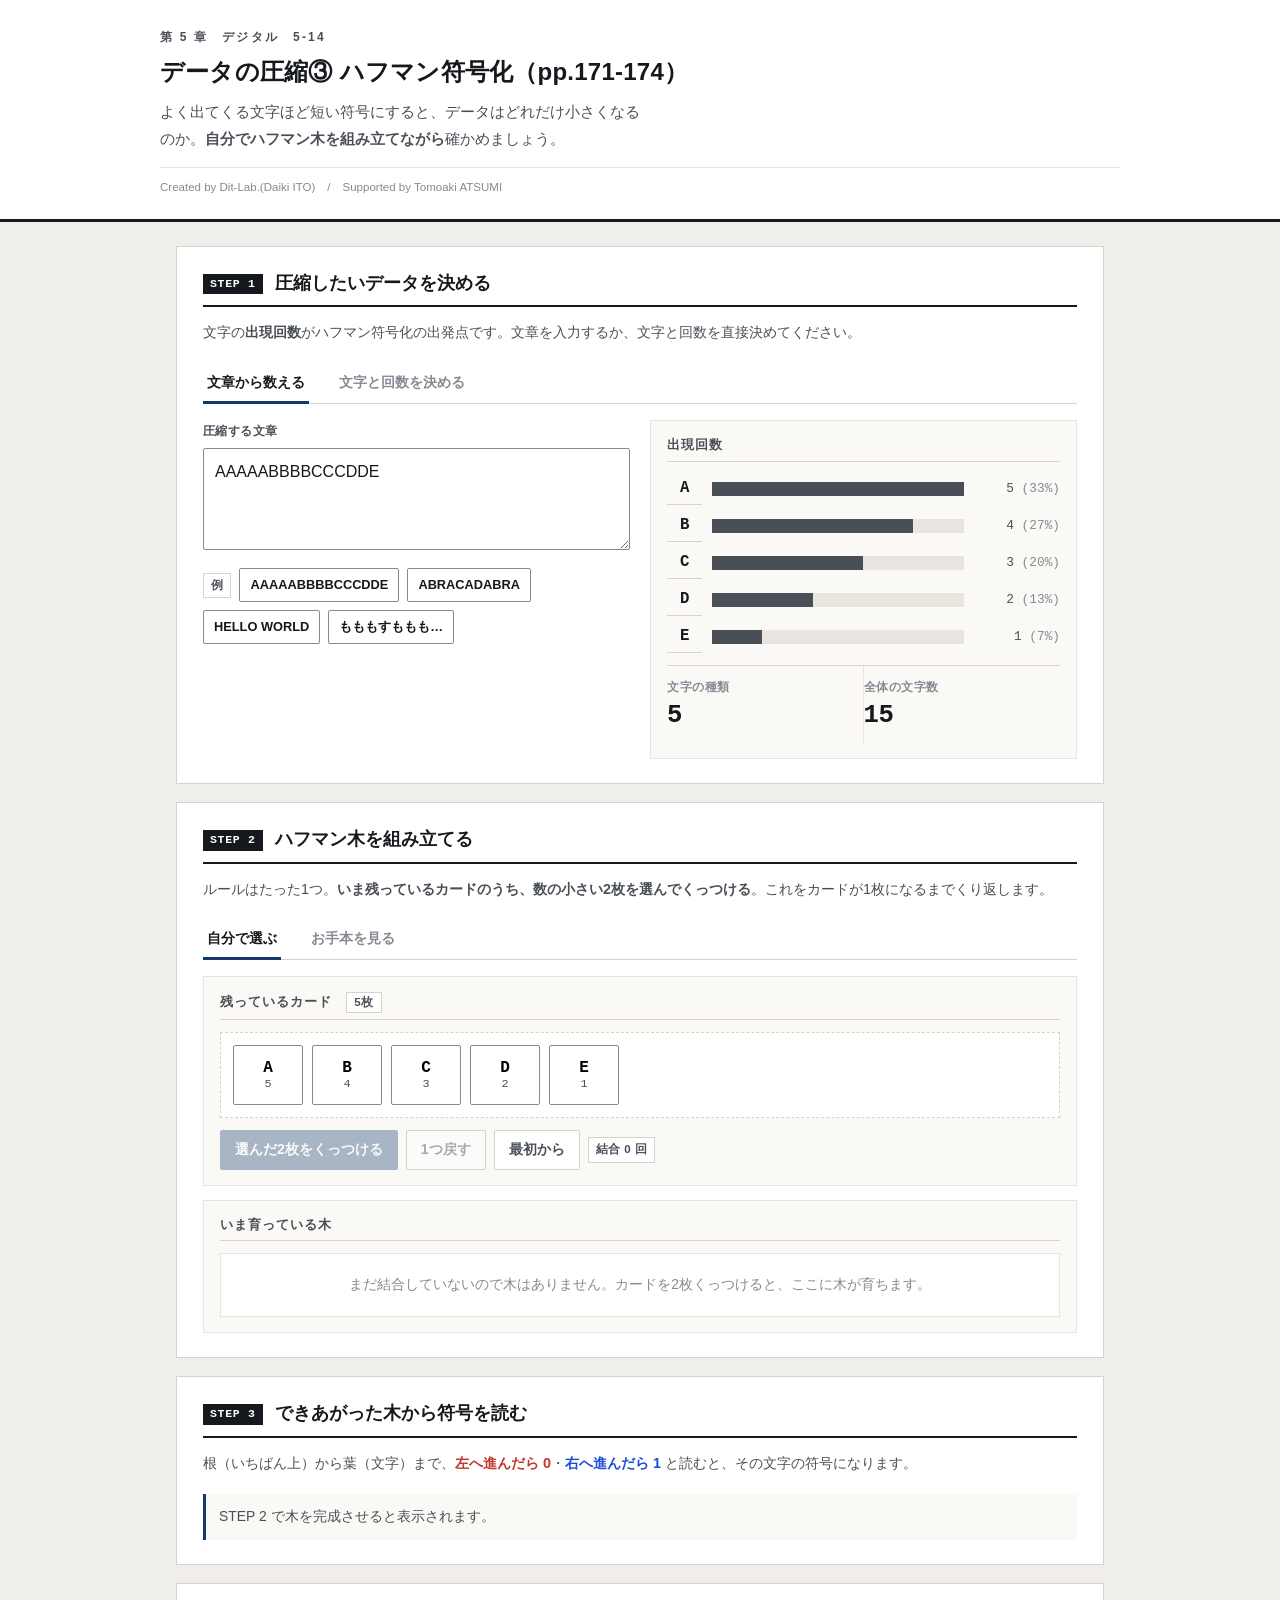
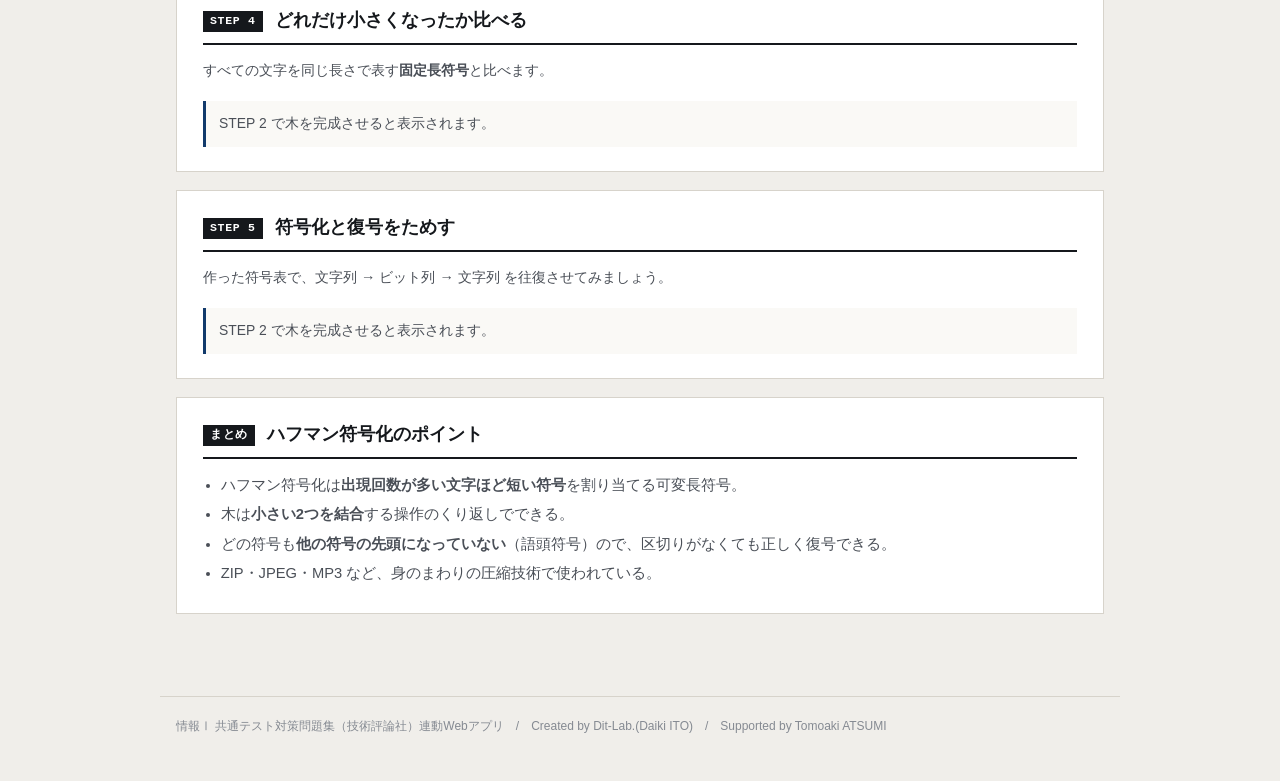
==== index.html @ 38d551a5 "feat: Streamlit版を静的Webアプリ化しGitHub Pagesで公開 - Python/Streamlit依存を排除し、HTML/CSS/JSのみで動作 - 自分でハフマン木を組み立て" ====
<!DOCTYPE html>
<html lang="ja">
<head>
<meta charset="UTF-8">
<meta name="viewport" content="width=device-width, initial-scale=1.0">
<title>データの圧縮③ハフマン符号化｜情報Ⅰ共通テスト対策問題集</title>
<meta name="description" content="ハフマン符号化のしくみを、自分で木を組み立てながら体験的に学べる学習アプリです。">
<link rel="icon" href="data:image/svg+xml,%3Csvg xmlns=%22http://www.w3.org/2000/svg%22 viewBox=%220 0 32 32%22%3E%3Crect width=%2232%22 height=%2232%22 fill=%22%2315181c%22/%3E%3Ctext x=%2216%22 y=%2222%22 font-size=%2218%22 font-family=%22monospace%22 fill=%22%23fff%22 text-anchor=%22middle%22%3E01%3C/text%3E%3C/svg%3E">
<link rel="stylesheet" href="css/style.css">
<link rel="stylesheet" href="css/app.css">
</head>
<body>

<header class="app-header">
  <div class="inner">
    <span class="eyebrow">第 5 章　デジタル　5-14</span>
    <h1>データの圧縮③ ハフマン符号化（pp.171-174）</h1>
    <p class="lead">よく出てくる文字ほど短い符号にすると、データはどれだけ小さくなるのか。<strong>自分でハフマン木を組み立てながら</strong>確かめましょう。</p>
    <p class="credit">Created by Dit-Lab.(Daiki ITO)　/　Supported by Tomoaki ATSUMI</p>
  </div>
</header>

<main class="wrap">

  <!-- ============ STEP 1 ============ -->
  <section class="step" id="step1">
    <h2><span class="no">STEP 1</span>圧縮したいデータを決める</h2>
    <p class="desc">文字の<strong>出現回数</strong>がハフマン符号化の出発点です。文章を入力するか、文字と回数を直接決めてください。</p>

    <div class="seg" role="group" aria-label="入力方法">
      <button id="modeText" aria-pressed="true">文章から数える</button>
      <button id="modeManual" aria-pressed="false">文字と回数を決める</button>
    </div>

    <div class="grid c2" style="margin-top:16px">
      <div>
        <div id="paneText">
          <label class="fld" for="inputText">圧縮する文章</label>
          <textarea id="inputText" rows="3" spellcheck="false">AAAAABBBBCCCDDE</textarea>
          <div class="btn-row" style="margin-top:9px">
            <span class="badge">例</span>
            <button class="btn sm" data-sample="AAAAABBBBCCCDDE">AAAAABBBBCCCDDE</button>
            <button class="btn sm" data-sample="ABRACADABRA">ABRACADABRA</button>
            <button class="btn sm" data-sample="HELLO WORLD">HELLO WORLD</button>
            <button class="btn sm" data-sample="もももすももももももうち">もももすももも…</button>
          </div>
        </div>

        <div id="paneManual" hidden>
          <label class="fld">文字とその出現回数</label>
          <div class="pairs" id="pairs"></div>
          <div class="btn-row" style="margin-top:9px">
            <button class="btn sm" id="addPair">＋ 行を追加</button>
            <button class="btn sm" data-preset="A:6,B:3,C:10,D:1">例 A6 B3 C10 D1</button>
            <button class="btn sm" data-preset="A:5,B:9,C:12,D:13,E:16">例 A5 B9 C12 D13 E16</button>
          </div>
        </div>

        <div class="note ng" id="err1" hidden style="margin-top:12px"></div>
      </div>

      <div class="panel">
        <h3>出現回数</h3>
        <div id="freqBars"></div>
        <div class="metrics" style="margin-top:12px">
          <div class="metric"><div class="k">文字の種類</div><div class="v" id="mKinds">0</div></div>
          <div class="metric"><div class="k">全体の文字数</div><div class="v" id="mTotal">0</div></div>
        </div>
      </div>
    </div>
  </section>

  <!-- ============ STEP 2 ============ -->
  <section class="step" id="step2">
    <h2><span class="no">STEP 2</span>ハフマン木を組み立てる</h2>
    <p class="desc">ルールはたった1つ。<strong>いま残っているカードのうち、数の小さい2枚を選んでくっつける</strong>。これをカードが1枚になるまでくり返します。</p>

    <div class="seg" role="group" aria-label="組み立て方法">
      <button id="modeSelf" aria-pressed="true">自分で選ぶ</button>
      <button id="modeAuto" aria-pressed="false">お手本を見る</button>
    </div>

    <div class="panel" style="margin-top:16px">
      <h3>残っているカード　<span class="badge" id="poolCount">0枚</span></h3>
      <div class="pool" id="pool" role="group" aria-label="結合するカードを2枚選ぶ"></div>

      <div class="btn-row" style="margin-top:12px">
        <button class="btn primary" id="mergeBtn" disabled>選んだ2枚をくっつける</button>
        <button class="btn" id="undoBtn" disabled>1つ戻す</button>
        <button class="btn ghost" id="resetBtn">最初から</button>
        <span class="badge" id="mergeCount">結合 0 回</span>
      </div>

      <div class="btn-row" id="autoCtrl" style="margin-top:12px" hidden>
        <button class="btn" id="prevStep">◀ 前へ</button>
        <button class="btn primary" id="playBtn">▶ 自動再生</button>
        <button class="btn" id="nextStep">次へ ▶</button>
        <span class="badge" id="stepLabel">ステップ 0 / 0</span>
      </div>

      <div class="note" id="fb2" hidden style="margin-top:12px"></div>
    </div>

    <div class="panel" style="margin-top:14px">
      <h3>いま育っている木</h3>
      <div class="tree-box" id="treeBuild"></div>
    </div>
  </section>

  <!-- ============ STEP 3 ============ -->
  <section class="step" id="step3">
    <h2><span class="no">STEP 3</span>できあがった木から符号を読む</h2>
    <p class="desc">根（いちばん上）から葉（文字）まで、<strong class="bit0">左へ進んだら 0</strong>・<strong class="bit1">右へ進んだら 1</strong> と読むと、その文字の符号になります。</p>

    <div class="note info" id="lock3">STEP 2 で木を完成させると表示されます。</div>

    <div id="body3" hidden>
      <div class="tree-box" id="treeFinal"></div>
      <div class="tree-legend">
        <span class="k"><span class="sw" style="background:var(--zero)"></span>左＝0</span>
        <span class="k"><span class="sw" style="background:var(--one)"></span>右＝1</span>
        <span class="k">丸の中の数字は出現回数の合計</span>
      </div>

      <div class="grid c2" style="margin-top:16px">
        <div class="panel">
          <h3>符号表</h3>
          <div class="tbl-scroll">
            <table class="tbl">
              <thead><tr><th>文字</th><th>出現回数</th><th>符号</th><th>符号の長さ</th><th>使うビット</th></tr></thead>
              <tbody id="codeTable"></tbody>
            </table>
          </div>
        </div>
        <div class="panel">
          <h3>気づいてほしいこと</h3>
          <div id="insight"></div>
        </div>
      </div>
    </div>
  </section>

  <!-- ============ STEP 4 ============ -->
  <section class="step" id="step4">
    <h2><span class="no">STEP 4</span>どれだけ小さくなったか比べる</h2>
    <p class="desc">すべての文字を同じ長さで表す<strong>固定長符号</strong>と比べます。</p>

    <div class="note info" id="lock4">STEP 2 で木を完成させると表示されます。</div>

    <div id="body4" hidden>
      <div class="cmp">
        <div class="row fixed">
          <div class="cap"><span>固定長符号（<span id="fbits">0</span>ビット／文字）</span><span id="fTotal">0 ビット</span></div>
          <div class="track"><div class="fill" id="fFill"></div></div>
        </div>
        <div class="row huff">
          <div class="cap"><span>ハフマン符号（平均 <span id="hAvg">0</span> ビット／文字）</span><span id="hTotal">0 ビット</span></div>
          <div class="track"><div class="fill" id="hFill"></div></div>
        </div>
      </div>
      <div class="metrics" style="margin-top:16px">
        <div class="metric"><div class="k">削減できたビット数</div><div class="v" id="mSaved">0</div><div class="s">ビット</div></div>
        <div class="metric"><div class="k">圧縮率（削減の割合）</div><div class="v" id="mRatio">0%</div><div class="s">固定長と比べて</div></div>
        <div class="metric"><div class="k">圧縮後の大きさ</div><div class="v" id="mAfter">0%</div><div class="s">元を100%として</div></div>
      </div>
      <div class="note warn" style="margin-top:14px">
        圧縮率＝<span class="mono">(固定長のビット数 − ハフマンのビット数) ÷ 固定長のビット数 × 100</span>。
        共通テストでは「何ビット減ったか」「1文字あたり平均何ビットか」がよく問われます。
      </div>
    </div>
  </section>

  <!-- ============ STEP 5 ============ -->
  <section class="step" id="step5">
    <h2><span class="no">STEP 5</span>符号化と復号をためす</h2>
    <p class="desc">作った符号表で、文字列 → ビット列 → 文字列 を往復させてみましょう。</p>

    <div class="note info" id="lock5">STEP 2 で木を完成させると表示されます。</div>

    <div id="body5" hidden>
      <div class="grid c2">
        <div class="panel">
          <h3>符号化（文字 → ビット列）</h3>
          <label class="fld" for="encIn">文字列（符号表にある文字だけ）</label>
          <input type="text" id="encIn" class="mono" spellcheck="false">
          <div class="bits" id="encOut" style="margin-top:10px">—</div>
          <p style="font-size:.82rem;color:var(--ink-2);margin-top:8px" id="encStat"></p>
        </div>

        <div class="panel">
          <h3>復号（ビット列 → 文字）</h3>
          <label class="fld" for="decIn">0 と 1 のならび</label>
          <input type="text" id="decIn" class="mono" spellcheck="false" inputmode="numeric">
          <div class="bits" id="decOut" style="margin-top:10px">—</div>
          <div class="btn-row" style="margin-top:10px">
            <button class="btn sm" id="stepDecode">1文字ずつ木をたどる</button>
            <button class="btn sm ghost" id="resetDecode">最初から</button>
          </div>
          <div class="tree-box" id="treeDecode" style="margin-top:10px"></div>
        </div>
      </div>

      <div class="panel" style="margin-top:16px">
        <h3>確認クイズ　<span class="badge">正解 <span class="score" id="qScore">0</span> / <span class="score" id="qTotal">0</span></span></h3>
        <p id="qText" style="font-weight:700"></p>
        <div class="quiz-choices" id="qChoices" style="margin-top:10px"></div>
        <div class="note" id="qFb" hidden style="margin-top:10px"></div>
        <div class="btn-row" style="margin-top:10px"><button class="btn" id="qNext">次の問題</button></div>
      </div>
    </div>
  </section>

  <section class="step">
    <h2><span class="no">まとめ</span>ハフマン符号化のポイント</h2>
    <ul style="margin:0;padding-left:1.2em;color:var(--ink-2);font-size:.92rem;line-height:2">
      <li>ハフマン符号化は<strong>出現回数が多い文字ほど短い符号</strong>を割り当てる可変長符号。</li>
      <li>木は<strong>小さい2つを結合</strong>する操作のくり返しでできる。</li>
      <li>どの符号も<strong>他の符号の先頭になっていない</strong>（語頭符号）ので、区切りがなくても正しく復号できる。</li>
      <li>ZIP・JPEG・MP3 など、身のまわりの圧縮技術で使われている。</li>
    </ul>
  </section>

</main>

<footer class="app-footer">
  情報Ⅰ 共通テスト対策問題集（技術評論社）連動Webアプリ　/　Created by Dit-Lab.(Daiki ITO)　/　Supported by Tomoaki ATSUMI
</footer>

<script src="js/huffman.js"></script>
<script src="js/tree.js"></script>
<script src="js/app.js"></script>
</body>
</html>
---- css/style.css ----
/* =========================================================
   情報Ⅰ 共通テスト対策問題集 — Web アプリ共通スタイル
   紙面（参考書）に寄せた設計。装飾色は使わず、色は意味を持つときだけ。
   ========================================================= */

:root{
  --paper:#ffffff;
  --paper-2:#faf9f6;      /* うすい紙 */
  --bg:#f0eeea;           /* 台紙 */
  --ink:#15181c;
  --ink-2:#4a4f57;
  --ink-3:#858a92;
  --rule:#d7d3cb;         /* 罫線 */
  --rule-2:#e8e5df;
  --accent:#123a6b;       /* 濃紺。主要操作と現在地だけに使う */
  --accent-w:#e9eef6;
  --zero:#c0392b;         /* 左＝0 */
  --one:#1d4ed8;          /* 右＝1 */
  --ok:#1f7a3d;   --ok-bg:#eef6f0;
  --ng:#b3261e;   --ng-bg:#fbefee;
  --warn:#8a5a00; --warn-bg:#fbf5e8;
  --font:"Hiragino Kaku Gothic ProN","Hiragino Sans","Yu Gothic Medium","Yu Gothic",
         "Noto Sans JP",Meiryo,-apple-system,BlinkMacSystemFont,sans-serif;
  --mono:"SFMono-Regular",Menlo,Consolas,"Courier New",monospace;
}

*{box-sizing:border-box}
[hidden]{display:none !important}
html{-webkit-text-size-adjust:100%}
body{
  margin:0; background:var(--bg); color:var(--ink);
  font-family:var(--font); font-size:16px; line-height:1.85;
  font-feature-settings:"palt" 1;
}
h1,h2,h3,h4{line-height:1.45; margin:0; font-weight:700}
p{margin:0 0 .75em} p:last-child{margin-bottom:0}
a{color:var(--accent)}

/* ---------- 標題 ---------- */
.app-header{background:var(--paper); border-bottom:3px solid var(--ink); padding:26px 20px 20px}
.app-header .inner{max-width:960px; margin:0 auto}
.app-header .eyebrow{
  font-size:.75rem; font-weight:700; color:var(--ink-2); letter-spacing:.18em;
  display:block; margin-bottom:7px;
}
.app-header h1{font-size:1.5rem; letter-spacing:.01em}
.app-header .lead{font-size:.92rem; color:var(--ink-2); margin-top:9px; max-width:60ch}
.app-header .credit{
  font-size:.72rem; color:var(--ink-3); margin-top:14px;
  padding-top:9px; border-top:1px solid var(--rule-2);
}

/* ---------- 版面 ---------- */
.wrap{max-width:960px; margin:0 auto; padding:24px 16px 64px}
.step{background:var(--paper); border:1px solid var(--rule); padding:24px 26px; margin-bottom:18px}
.step > h2{
  display:flex; align-items:baseline; gap:12px; font-size:1.1rem;
  padding-bottom:9px; border-bottom:2px solid var(--ink); margin-bottom:12px;
}
.step > h2 .no{
  flex:none; font-family:var(--mono); font-size:.72rem; font-weight:700;
  background:var(--ink); color:var(--paper); padding:2px 7px; letter-spacing:.06em;
  position:relative; top:-2px;
}
.step > .desc{color:var(--ink-2); font-size:.9rem; margin-bottom:18px}
.step[hidden]{display:none}

.grid{display:grid; gap:20px}
.grid > *{min-width:0}          /* 子の中身で列が広がるのを防ぐ */
@media(min-width:800px){ .grid.c2{grid-template-columns:1fr 1fr} }

.panel{border:1px solid var(--rule-2); background:var(--paper-2); padding:15px 16px; min-width:0}
.panel > h3{
  font-size:.8rem; font-weight:700; color:var(--ink-2); letter-spacing:.08em;
  margin-bottom:12px; padding-bottom:6px; border-bottom:1px solid var(--rule);
}

/* ---------- 部品 ---------- */
.btn{
  appearance:none; border:1px solid var(--ink-3); background:var(--paper); color:var(--ink);
  font-family:inherit; font-size:.88rem; font-weight:700; padding:8px 14px;
  border-radius:2px; cursor:pointer; min-height:40px; line-height:1.4;
  transition:background .12s, border-color .12s, color .12s;
}
.btn:hover:not(:disabled){background:var(--accent-w); border-color:var(--accent); color:var(--accent)}
.btn:disabled{opacity:.35; cursor:not-allowed}
.btn.primary{background:var(--accent); color:var(--paper); border-color:var(--accent)}
.btn.primary:hover:not(:disabled){background:#0d2c53; color:var(--paper)}
.btn.ghost{border-color:var(--rule); color:var(--ink-2)}
.btn.sm{font-size:.8rem; padding:5px 10px; min-height:34px}
.btn-row{display:flex; flex-wrap:wrap; gap:8px; align-items:center}

/* タブ（見出し下線式） */
.seg{display:flex; gap:0; border-bottom:1px solid var(--rule)}
.seg button{
  appearance:none; border:0; background:transparent; font-family:inherit; font-size:.88rem;
  font-weight:700; color:var(--ink-3); padding:9px 4px; margin-right:26px; cursor:pointer;
  border-bottom:3px solid transparent; margin-bottom:-1px; min-height:40px;
}
.seg button:hover{color:var(--ink-2)}
.seg button[aria-pressed="true"]{color:var(--ink); border-bottom-color:var(--accent)}

label.fld{display:block; font-size:.78rem; font-weight:700; color:var(--ink-2); margin-bottom:5px; letter-spacing:.04em}
input[type=text], textarea, input[type=number]{
  width:100%; font-family:inherit; font-size:1rem; color:var(--ink);
  border:1px solid var(--ink-3); border-radius:2px; padding:9px 11px;
  background:var(--paper); min-height:42px;
}
input:focus, textarea:focus{outline:2px solid var(--accent); outline-offset:-1px; border-color:var(--accent)}
.btn:focus-visible, .seg button:focus-visible, .node-card:focus-visible{outline:2px solid var(--accent); outline-offset:2px}
textarea{resize:vertical; line-height:1.7}
.mono{font-family:var(--mono)}

table.tbl{width:100%; border-collapse:collapse; font-size:.89rem}
table.tbl th, table.tbl td{border-bottom:1px solid var(--rule-2); padding:7px 10px; text-align:right}
table.tbl th:first-child, table.tbl td:first-child{text-align:left}
table.tbl thead th{border-bottom:1.5px solid var(--ink); font-size:.76rem; color:var(--ink-2); font-weight:700; white-space:nowrap}
.tbl-scroll{overflow-x:auto; -webkit-overflow-scrolling:touch; max-width:100%}

.note{padding:10px 13px; font-size:.87rem; border-left:3px solid var(--ink-3); background:var(--paper-2)}
.note.ok{background:var(--ok-bg); border-left-color:var(--ok); color:#123f22}
.note.ng{background:var(--ng-bg); border-left-color:var(--ng); color:#6d1a15}
.note.info{background:var(--paper-2); border-left-color:var(--accent); color:var(--ink-2)}
.note.warn{background:var(--warn-bg); border-left-color:var(--warn); color:#5c3d00}
.note[hidden]{display:none}

.badge{
  display:inline-block; font-size:.72rem; font-weight:700; padding:1px 7px;
  border:1px solid var(--rule); color:var(--ink-2); background:var(--paper); letter-spacing:.04em;
}

/* 数値は罫線で仕切るだけ。カードにしない */
.metrics{display:flex; flex-wrap:wrap; gap:0; border-top:1px solid var(--rule)}
.metric{flex:1 1 130px; padding:11px 14px 11px 0; border-right:1px solid var(--rule-2)}
.metric:last-child{border-right:0}
.metric .k{font-size:.74rem; color:var(--ink-3); font-weight:700; letter-spacing:.05em}
.metric .v{font-size:1.6rem; font-weight:700; line-height:1.3; font-family:var(--mono); letter-spacing:-.01em}
.metric .s{font-size:.76rem; color:var(--ink-2)}

.bit0{color:var(--zero); font-weight:700}
.bit1{color:var(--one); font-weight:700}

.app-footer{
  max-width:960px; margin:0 auto; padding:18px 16px 44px; color:var(--ink-3);
  font-size:.75rem; border-top:1px solid var(--rule);
}
.sr-only{position:absolute;width:1px;height:1px;overflow:hidden;clip:rect(0 0 0 0);white-space:nowrap}

@media(max-width:640px){
  body{font-size:15px}
  .app-header{padding:20px 16px 16px}
  .app-header h1{font-size:1.16rem}
  .wrap{padding:16px 12px 52px}
  .step{padding:18px 15px}
  .seg button{margin-right:18px; font-size:.84rem}
  .metric{flex-basis:50%; border-right:0}
}
@media (prefers-reduced-motion:reduce){ *{animation:none!important; transition:none!important} }
---- css/app.css ----
/* ハフマン符号化アプリ固有スタイル */

/* --- 出現回数の棒 --- */
.freqbar{display:grid; grid-template-columns:2.2em 1fr 5.4em; align-items:center; gap:10px; margin-bottom:6px}
.freqbar .ch{font-family:var(--mono); font-weight:700; text-align:center; font-size:.98rem;
  border-bottom:1px solid var(--rule); padding-bottom:1px}
.freqbar .track{display:block; background:var(--rule-2); height:14px; overflow:hidden}
.freqbar .fill{display:block; height:100%; background:var(--ink-2); width:0; transition:width .45s ease}
.freqbar .n{font-size:.8rem; color:var(--ink-2); text-align:right; font-family:var(--mono)}

/* --- 文字と回数の入力 --- */
.pairs{display:flex; flex-direction:column; gap:7px}
.pair{display:grid; grid-template-columns:1fr 1fr auto; gap:7px; align-items:center}
.pair .del{border:1px solid var(--rule); background:var(--paper); border-radius:2px;
  width:40px; height:40px; font-size:1rem; color:var(--ink-3); cursor:pointer; line-height:1}
.pair .del:hover{color:var(--ng); border-color:var(--ng)}

/* --- カード（結合するノード） --- */
.pool{display:flex; flex-wrap:wrap; gap:9px; min-height:86px; padding:12px;
  border:1px dashed var(--rule); background:var(--paper)}
.node-card{
  position:relative; min-width:70px; padding:8px 12px; cursor:pointer;
  background:var(--paper); border:1px solid var(--ink-3); border-radius:2px;
  text-align:center; font-family:inherit; transition:border-color .12s, background .12s;
}
.node-card .label{font-family:var(--mono); font-weight:700; font-size:1rem; display:block; word-break:break-all}
.node-card .freq{font-size:.74rem; color:var(--ink-2); display:block; font-family:var(--mono)}
.node-card.leaf{border-style:solid}
.node-card.internal{border-style:dashed; background:var(--paper-2)}
.node-card[aria-pressed="true"]{border:2px solid var(--accent); background:var(--accent-w); padding:7px 11px}
.node-card.shake{animation:shake .3s}
@keyframes shake{0%,100%{transform:translateX(0)}25%{transform:translateX(-5px)}75%{transform:translateX(5px)}}
.node-card:disabled{cursor:default}

/* --- 木（SVG） --- */
.tree-box{border:1px solid var(--rule-2); background:var(--paper); overflow:auto; -webkit-overflow-scrolling:touch}
.tree-box svg{display:block; margin:0 auto; min-width:100%}
.tree-legend{display:flex; gap:18px; flex-wrap:wrap; font-size:.79rem; color:var(--ink-2); margin-top:8px; align-items:center}
.tree-legend .k{display:inline-flex; align-items:center; gap:5px}
.tree-legend .sw{width:20px; height:2px; display:inline-block}
svg .edge{stroke:var(--ink-3); stroke-width:1.6; fill:none}
svg .edge.e0{stroke:var(--zero)} svg .edge.e1{stroke:var(--one)}
svg .edge.hot{stroke-width:3.5}
svg .nd-leaf{fill:#fff; stroke:var(--ink); stroke-width:1.6}
svg .nd-int{fill:var(--paper-2); stroke:var(--ink-3); stroke-width:1.4; stroke-dasharray:3 2}
svg .nd-hot{stroke:var(--accent); stroke-width:3; stroke-dasharray:none}
svg text{font-family:var(--mono); dominant-baseline:middle; text-anchor:middle}
svg .t-ch{font-size:16px; font-weight:700; fill:#15181c}
svg .t-fq{font-size:11px; fill:#6b7078}
svg .t-code{font-size:11px; font-weight:700; fill:#15181c}
svg .t-bit{font-size:12px; font-weight:700}
svg .t-bit.b0{fill:var(--zero)} svg .t-bit.b1{fill:var(--one)}
svg .bitbg{fill:#fff; stroke-width:1}
svg .bitbg.b0{stroke:var(--zero)} svg .bitbg.b1{stroke:var(--one)}

/* --- ビット数の比較 --- */
.cmp{display:flex; flex-direction:column; gap:14px}
.cmp .row .cap{display:flex; justify-content:space-between; font-size:.83rem; margin-bottom:5px; gap:10px}
.cmp .row .cap strong{font-family:var(--mono)}
.cmp .track{height:26px; background:var(--rule-2)}
.cmp .fill{height:100%; width:0; transition:width .5s ease; display:flex; align-items:center;
  justify-content:flex-end; padding-right:8px; color:#fff; font-size:.78rem; font-weight:700;
  font-family:var(--mono); white-space:nowrap}
.cmp .fixed .fill{background:var(--ink-3)}
.cmp .huff .fill{background:var(--accent)}

/* --- ビット列 --- */
.bits{font-family:var(--mono); font-size:.92rem; line-height:2.1; word-break:break-all;
  background:var(--paper); border:1px solid var(--rule-2); padding:10px 12px}
.bits .g{display:inline-block; margin:0 6px 3px 0; padding:0 5px; border:1px solid var(--rule)}
.bits .g.hot{border-color:var(--accent); background:var(--accent-w)}
.chip{display:inline-block; font-family:var(--mono); font-weight:700; padding:1px 7px; margin:2px;
  border:1px solid var(--rule)}

/* --- 確認クイズ --- */
.quiz-choices{display:grid; gap:8px; grid-template-columns:repeat(auto-fit,minmax(128px,1fr))}
.quiz-choices .btn{font-family:var(--mono); font-size:.98rem}
.quiz-choices .btn.correct{background:var(--ok-bg); border-color:var(--ok); color:var(--ok)}
.quiz-choices .btn.wrong{background:var(--ng-bg); border-color:var(--ng); color:var(--ng)}
.score{font-family:var(--mono); font-weight:700}
.locked{pointer-events:none}
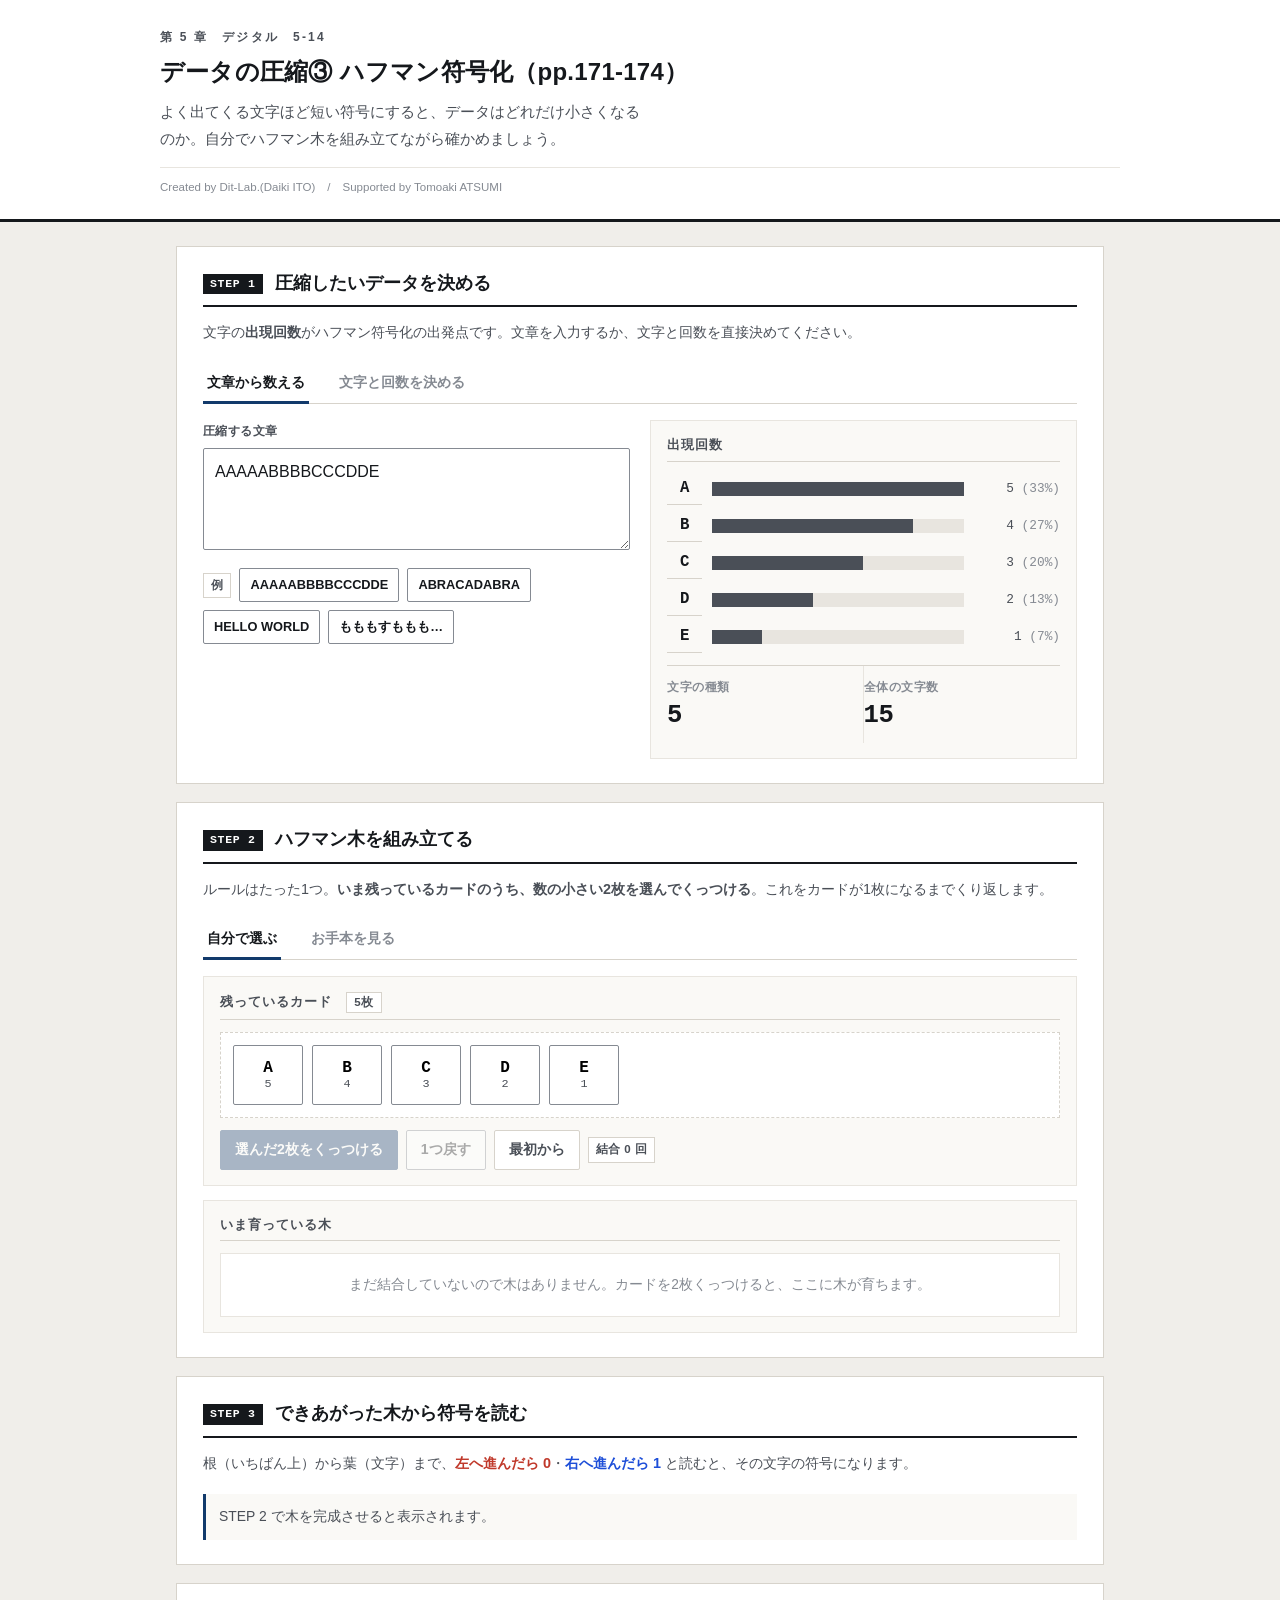
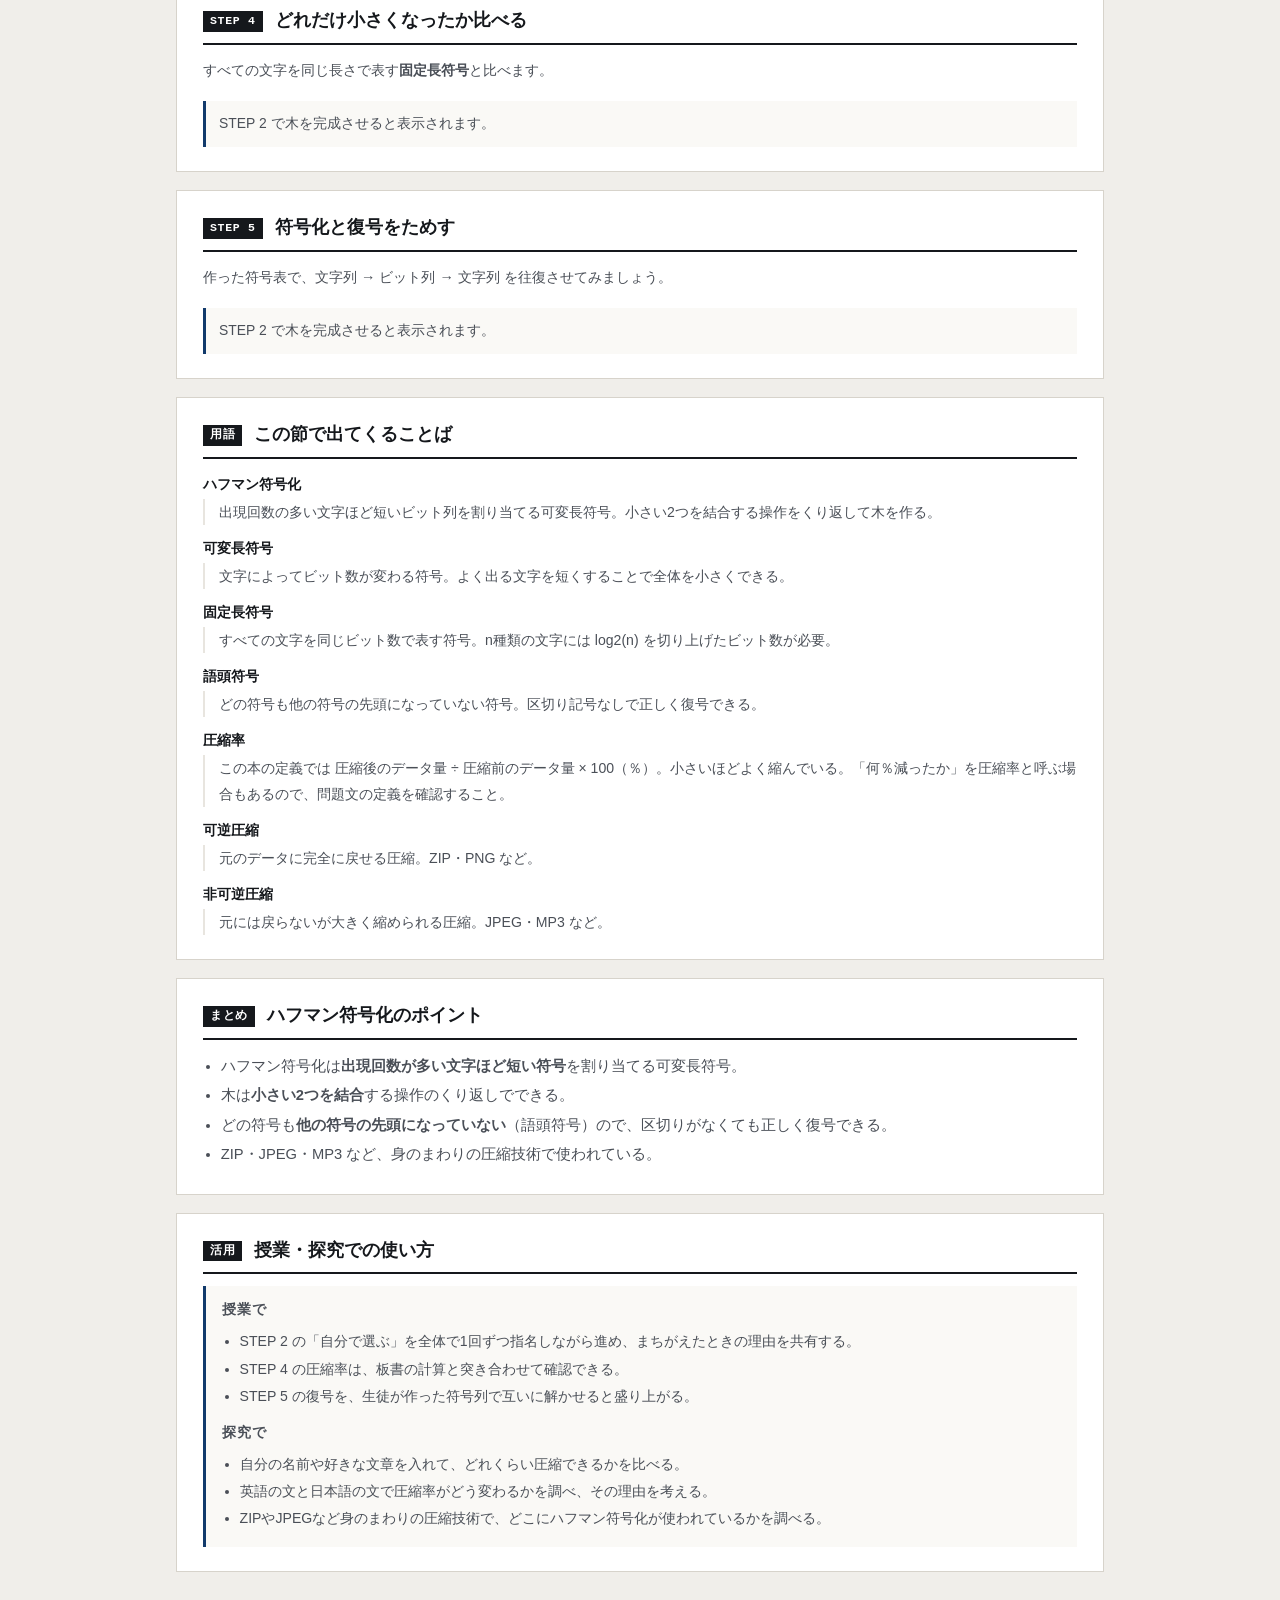
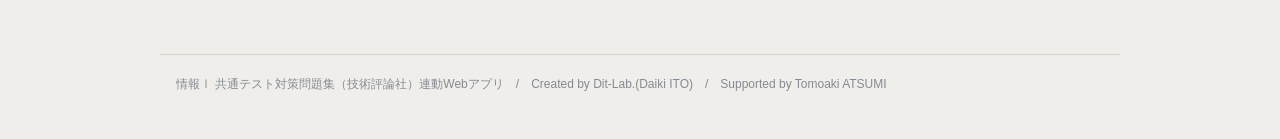
==== commit d6e3a0c9: "fix: 圧縮率を本書の定義（圧縮後÷圧縮前×100）に統一。本文の47/60＝78％と一致するよう修正" ====
--- a/index.html
+++ b/index.html
@@ -3,8 +3,8 @@
 <head>
 <meta charset="UTF-8">
 <meta name="viewport" content="width=device-width, initial-scale=1.0">
-<title>データの圧縮③ハフマン符号化｜情報Ⅰ共通テスト対策問題集</title>
-<meta name="description" content="ハフマン符号化のしくみを、自分で木を組み立てながら体験的に学べる学習アプリです。">
+<title>データの圧縮③ ハフマン符号化｜情報Ⅰ共通テスト対策問題集</title>
+<meta name="description" content="よく出てくる文字ほど短い符号にすると、データはどれだけ小さくなるのか。自分でハフマン木を組み立てながら確かめましょう。">
 <link rel="icon" href="data:image/svg+xml,%3Csvg xmlns=%22http://www.w3.org/2000/svg%22 viewBox=%220 0 32 32%22%3E%3Crect width=%2232%22 height=%2232%22 fill=%22%2315181c%22/%3E%3Ctext x=%2216%22 y=%2222%22 font-size=%2218%22 font-family=%22monospace%22 fill=%22%23fff%22 text-anchor=%22middle%22%3E01%3C/text%3E%3C/svg%3E">
 <link rel="stylesheet" href="css/style.css">
 <link rel="stylesheet" href="css/app.css">
@@ -15,7 +15,7 @@
   <div class="inner">
     <span class="eyebrow">第 5 章　デジタル　5-14</span>
     <h1>データの圧縮③ ハフマン符号化（pp.171-174）</h1>
-    <p class="lead">よく出てくる文字ほど短い符号にすると、データはどれだけ小さくなるのか。<strong>自分でハフマン木を組み立てながら</strong>確かめましょう。</p>
+    <p class="lead">よく出てくる文字ほど短い符号にすると、データはどれだけ小さくなるのか。自分でハフマン木を組み立てながら確かめましょう。</p>
     <p class="credit">Created by Dit-Lab.(Daiki ITO)　/　Supported by Tomoaki ATSUMI</p>
   </div>
 </header>
@@ -159,13 +159,14 @@
         </div>
       </div>
       <div class="metrics" style="margin-top:16px">
+        <div class="metric"><div class="k">圧縮率</div><div class="v" id="mRatio">0%</div><div class="s">圧縮後 ÷ 圧縮前 × 100</div></div>
         <div class="metric"><div class="k">削減できたビット数</div><div class="v" id="mSaved">0</div><div class="s">ビット</div></div>
-        <div class="metric"><div class="k">圧縮率（削減の割合）</div><div class="v" id="mRatio">0%</div><div class="s">固定長と比べて</div></div>
-        <div class="metric"><div class="k">圧縮後の大きさ</div><div class="v" id="mAfter">0%</div><div class="s">元を100%として</div></div>
+        <div class="metric"><div class="k">減った割合</div><div class="v" id="mAfter">0%</div><div class="s">元を100%として</div></div>
       </div>
       <div class="note warn" style="margin-top:14px">
-        圧縮率＝<span class="mono">(固定長のビット数 − ハフマンのビット数) ÷ 固定長のビット数 × 100</span>。
-        共通テストでは「何ビット減ったか」「1文字あたり平均何ビットか」がよく問われます。
+        <strong>この本の定義</strong>では、圧縮率＝<span class="mono">圧縮後のデータ量 ÷ 圧縮前のデータ量 × 100</span>（％）です。
+        つまり<strong>圧縮率が小さいほどよく縮んでいる</strong>ことになります。
+        「何％減ったか」を圧縮率と呼ぶ本もあるので、問題文の定義を必ず確認しましょう。
       </div>
     </div>
   </section>
@@ -208,6 +209,12 @@
         <div class="btn-row" style="margin-top:10px"><button class="btn" id="qNext">次の問題</button></div>
       </div>
     </div>
+  </section>
+
+
+  <section class="step" id="glossary">
+    <h2><span class="no">用語</span>この節で出てくることば</h2>
+    <div id="glossBox"></div>
   </section>
 
   <section class="step">
@@ -220,14 +227,34 @@
     </ul>
   </section>
 
+  <section class="step">
+    <h2><span class="no">活用</span>授業・探究での使い方</h2>
+    <div class="use-note">
+      <h3>授業で</h3>
+      <ul>
+        <li>STEP 2 の「自分で選ぶ」を全体で1回ずつ指名しながら進め、まちがえたときの理由を共有する。</li>
+        <li>STEP 4 の圧縮率は、板書の計算と突き合わせて確認できる。</li>
+        <li>STEP 5 の復号を、生徒が作った符号列で互いに解かせると盛り上がる。</li>
+      </ul>
+      <h3 style="margin-top:12px">探究で</h3>
+      <ul>
+        <li>自分の名前や好きな文章を入れて、どれくらい圧縮できるかを比べる。</li>
+        <li>英語の文と日本語の文で圧縮率がどう変わるかを調べ、その理由を考える。</li>
+        <li>ZIPやJPEGなど身のまわりの圧縮技術で、どこにハフマン符号化が使われているかを調べる。</li>
+      </ul>
+    </div>
+  </section>
+
 </main>
 
 <footer class="app-footer">
   情報Ⅰ 共通テスト対策問題集（技術評論社）連動Webアプリ　/　Created by Dit-Lab.(Daiki ITO)　/　Supported by Tomoaki ATSUMI
 </footer>
 
+<script src="js/tools.js"></script>
 <script src="js/huffman.js"></script>
 <script src="js/tree.js"></script>
+<script src="js/terms.js"></script>
 <script src="js/app.js"></script>
 </body>
 </html>
--- a/css/style.css
+++ b/css/style.css
@@ -156,3 +156,89 @@
   .metric{flex-basis:50%; border-right:0}
 }
 @media (prefers-reduced-motion:reduce){ *{animation:none!important; transition:none!important} }
+
+/* ---------- 自分のデータ・共有・印刷 ---------- */
+.toolbar{display:flex; flex-wrap:wrap; gap:8px; align-items:center; margin-top:12px;
+  padding-top:12px; border-top:1px solid var(--rule-2)}
+.toolbar .hint{font-size:.78rem; color:var(--ink-3)}
+.paste-area{width:100%; min-height:110px; font-family:var(--mono); font-size:.86rem}
+.use-note{background:var(--paper-2); border-left:3px solid var(--accent); padding:14px 16px; font-size:.88rem}
+.use-note h3{font-size:.86rem; letter-spacing:.06em; margin-bottom:8px; color:var(--ink-2)}
+.use-note ol, .use-note ul{margin:0; padding-left:1.25em; line-height:1.95; color:var(--ink-2)}
+
+@media print{
+  body{background:#fff}
+  .app-header{border-bottom:2px solid #000}
+  .step{border:1px solid #bbb; break-inside:avoid; page-break-inside:avoid; margin-bottom:12px}
+  .btn, .seg, .toolbar, input[type=range]{display:none !important}
+  .note{border-left-width:2px}
+  a[href]:after{content:""}
+}
+
+/* ---------- 入力グリッド ---------- */
+.dg-scroll{overflow:auto; -webkit-overflow-scrolling:touch; border:1px solid var(--rule); background:var(--paper); max-height:420px}
+table.dg{border-collapse:collapse; font-family:var(--mono); font-size:.9rem; min-width:100%}
+table.dg th, table.dg td{border:1px solid var(--rule-2); padding:0}
+table.dg thead th{background:var(--paper-2); position:sticky; top:0; z-index:2}
+table.dg .dg-n{background:var(--paper-2); color:var(--ink-3); font-size:.76rem; font-weight:400;
+  text-align:center; min-width:34px; padding:0 4px; position:sticky; left:0; z-index:1}
+table.dg .dg-corner{background:var(--paper-2); min-width:34px; position:sticky; left:0; z-index:3}
+table.dg .dg-act{background:var(--paper-2); width:34px}
+.dg-h, .dg-c{width:100%; min-width:96px; border:0; background:transparent; font-family:inherit;
+  font-size:.9rem; padding:8px 9px; color:var(--ink); min-height:38px}
+.dg-h{font-weight:700; font-family:var(--font); font-size:.82rem; color:var(--ink-2)}
+.dg-c.num{text-align:right}
+.dg-c:focus, .dg-h:focus{outline:2px solid var(--accent); outline-offset:-2px; background:var(--accent-w)}
+.dg-del{border:0; background:transparent; color:var(--ink-3); cursor:pointer; width:32px; height:34px; font-size:1rem}
+.dg-del:hover{color:var(--ng)}
+.dg-tools{display:flex; flex-wrap:wrap; gap:8px; align-items:center; margin-top:10px}
+.dg-hint{font-size:.76rem; color:var(--ink-3)}
+
+/* ---------- ファイル読み込み ---------- */
+.filebox{display:flex; flex-wrap:wrap; gap:10px; align-items:center; padding:12px;
+  border:1px dashed var(--rule); background:var(--paper-2)}
+.filebox input[type=file]{font-size:.85rem; font-family:inherit; max-width:100%}
+.filebox .sel{max-width:220px}
+.filelabel{display:inline-flex; align-items:center; gap:6px; font-size:.85rem; font-weight:700;
+  border:1px solid var(--ink-3); background:var(--paper); padding:8px 14px; border-radius:2px; cursor:pointer; min-height:40px}
+.filelabel:hover{border-color:var(--accent); color:var(--accent); background:var(--accent-w)}
+.filelabel input{display:none}
+
+/* ---------- 用語解説 ---------- */
+.term{position:relative; border-bottom:1.5px dotted var(--accent); cursor:help; color:var(--accent); font-weight:700}
+.term .term-pop{display:none; position:absolute; left:0; top:1.7em; z-index:50; width:min(300px,78vw);
+  background:var(--paper); border:1px solid var(--ink-3); box-shadow:0 6px 20px rgba(0,0,0,.14);
+  padding:10px 12px; font-size:.82rem; font-weight:400; color:var(--ink-2); line-height:1.75;
+  border-left:3px solid var(--accent); cursor:auto; text-align:left}
+.term .term-pop b{display:block; color:var(--ink); font-size:.86rem; margin-bottom:3px}
+.term.open .term-pop{display:block}
+dl.gloss{margin:0; font-size:.88rem}
+dl.gloss dt{font-weight:700; color:var(--ink); margin-top:10px}
+dl.gloss dt:first-child{margin-top:0}
+dl.gloss dd{margin:2px 0 0; color:var(--ink-2); line-height:1.85; padding-left:1em; border-left:2px solid var(--rule-2)}
+@media print{ .term{border-bottom:0; color:inherit} .term .term-pop{display:none !important} }
+
+/* ---------- スマホ・タブレット ---------- */
+@media (max-width:1024px){
+  /* iOS で入力時に画面が勝手に拡大するのを防ぐ（16px 未満だとズームする） */
+  input[type=text], input[type=number], textarea, select, .dg-c, .dg-h{ font-size:16px }
+  .dg-c, .dg-h{ min-width:110px }
+}
+@media (max-width:820px){
+  .grid.c2{grid-template-columns:1fr}
+  .dg-scroll{max-height:340px}
+  .filebox{flex-direction:column; align-items:stretch}
+  .filebox .sel{max-width:100%}
+  .term .term-pop{left:auto; right:0; width:min(280px,86vw)}
+}
+@media (max-width:480px){
+  .step > h2{font-size:1rem; flex-wrap:wrap}
+  .metrics{gap:0}
+  .metric{flex-basis:50%; padding-right:10px}
+  .metric .v{font-size:1.3rem}
+  .btn{padding:8px 12px}
+  .dg-tools{gap:6px}
+  .dg-hint{width:100%}
+}
+/* タッチ操作でのスクロールを滑らかに */
+.tbl-scroll, .dg-scroll, .tree-box{ -webkit-overflow-scrolling:touch; overscroll-behavior-x:contain }
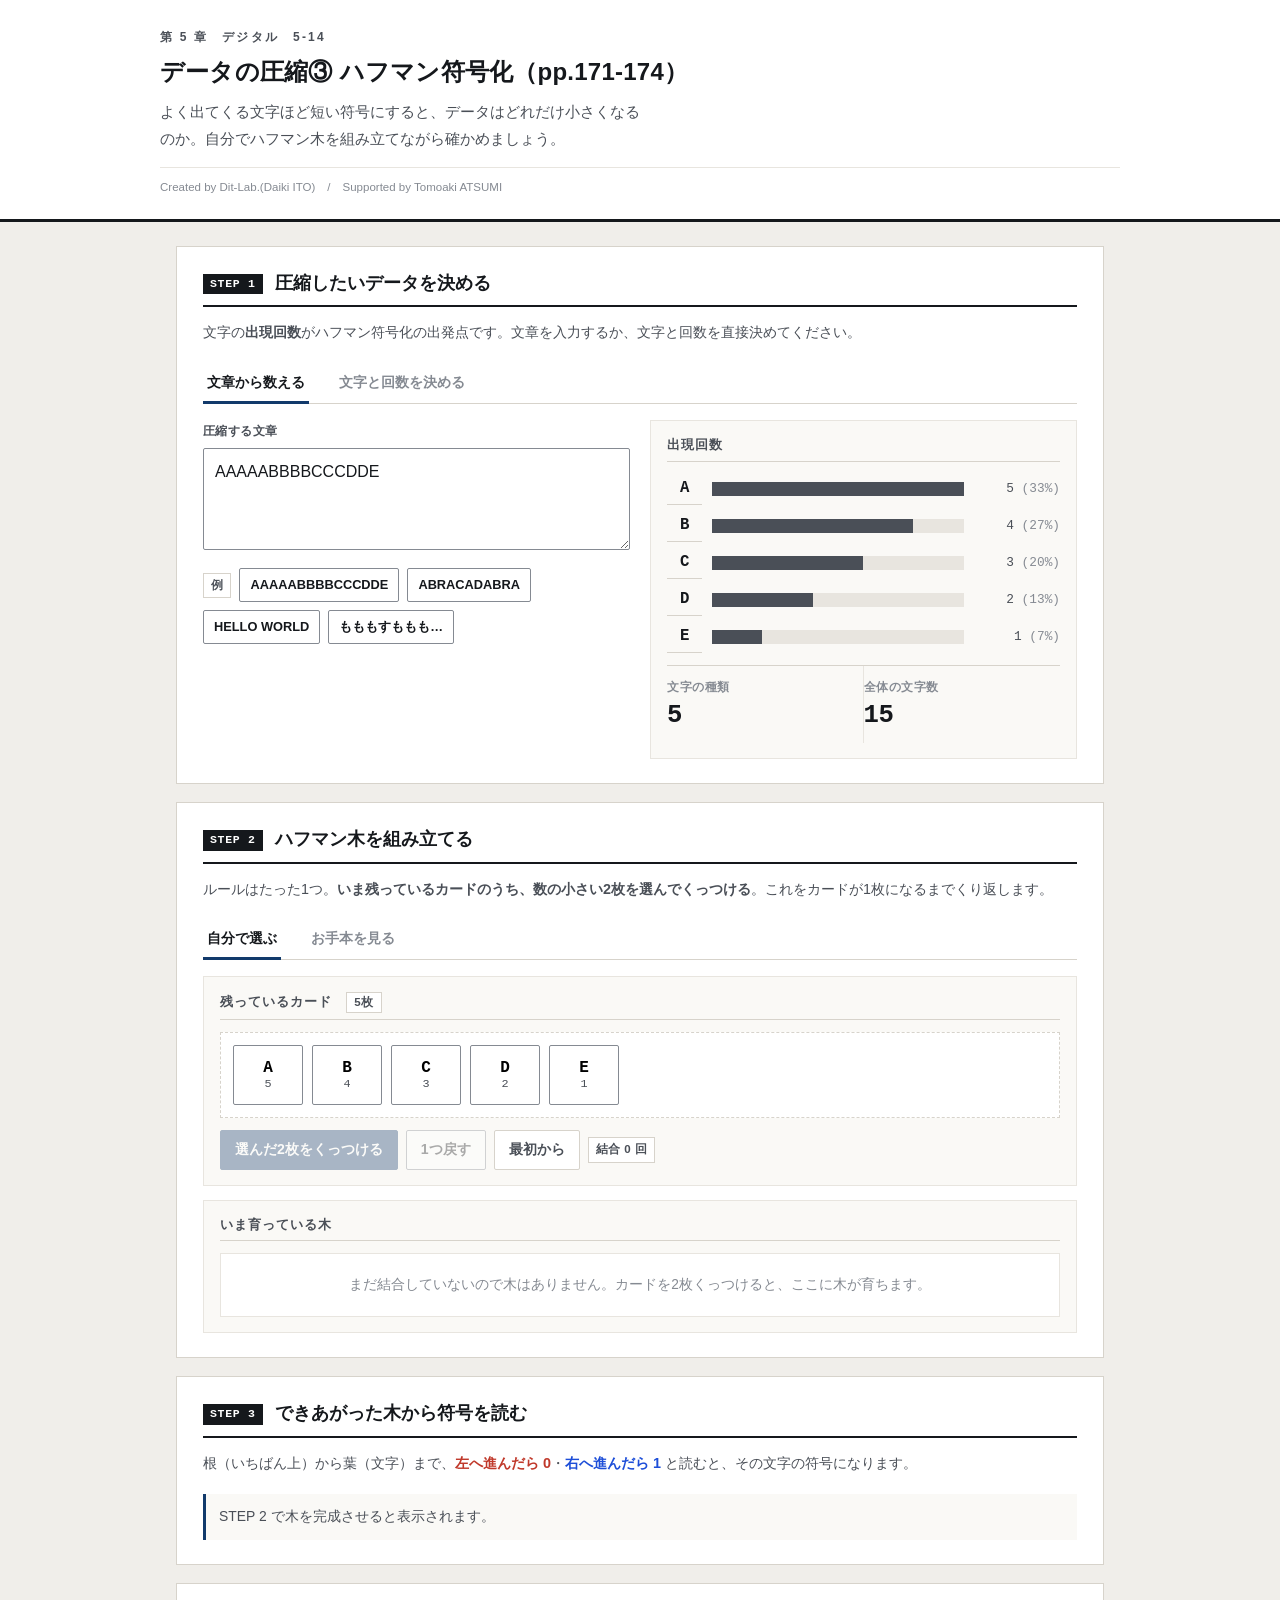
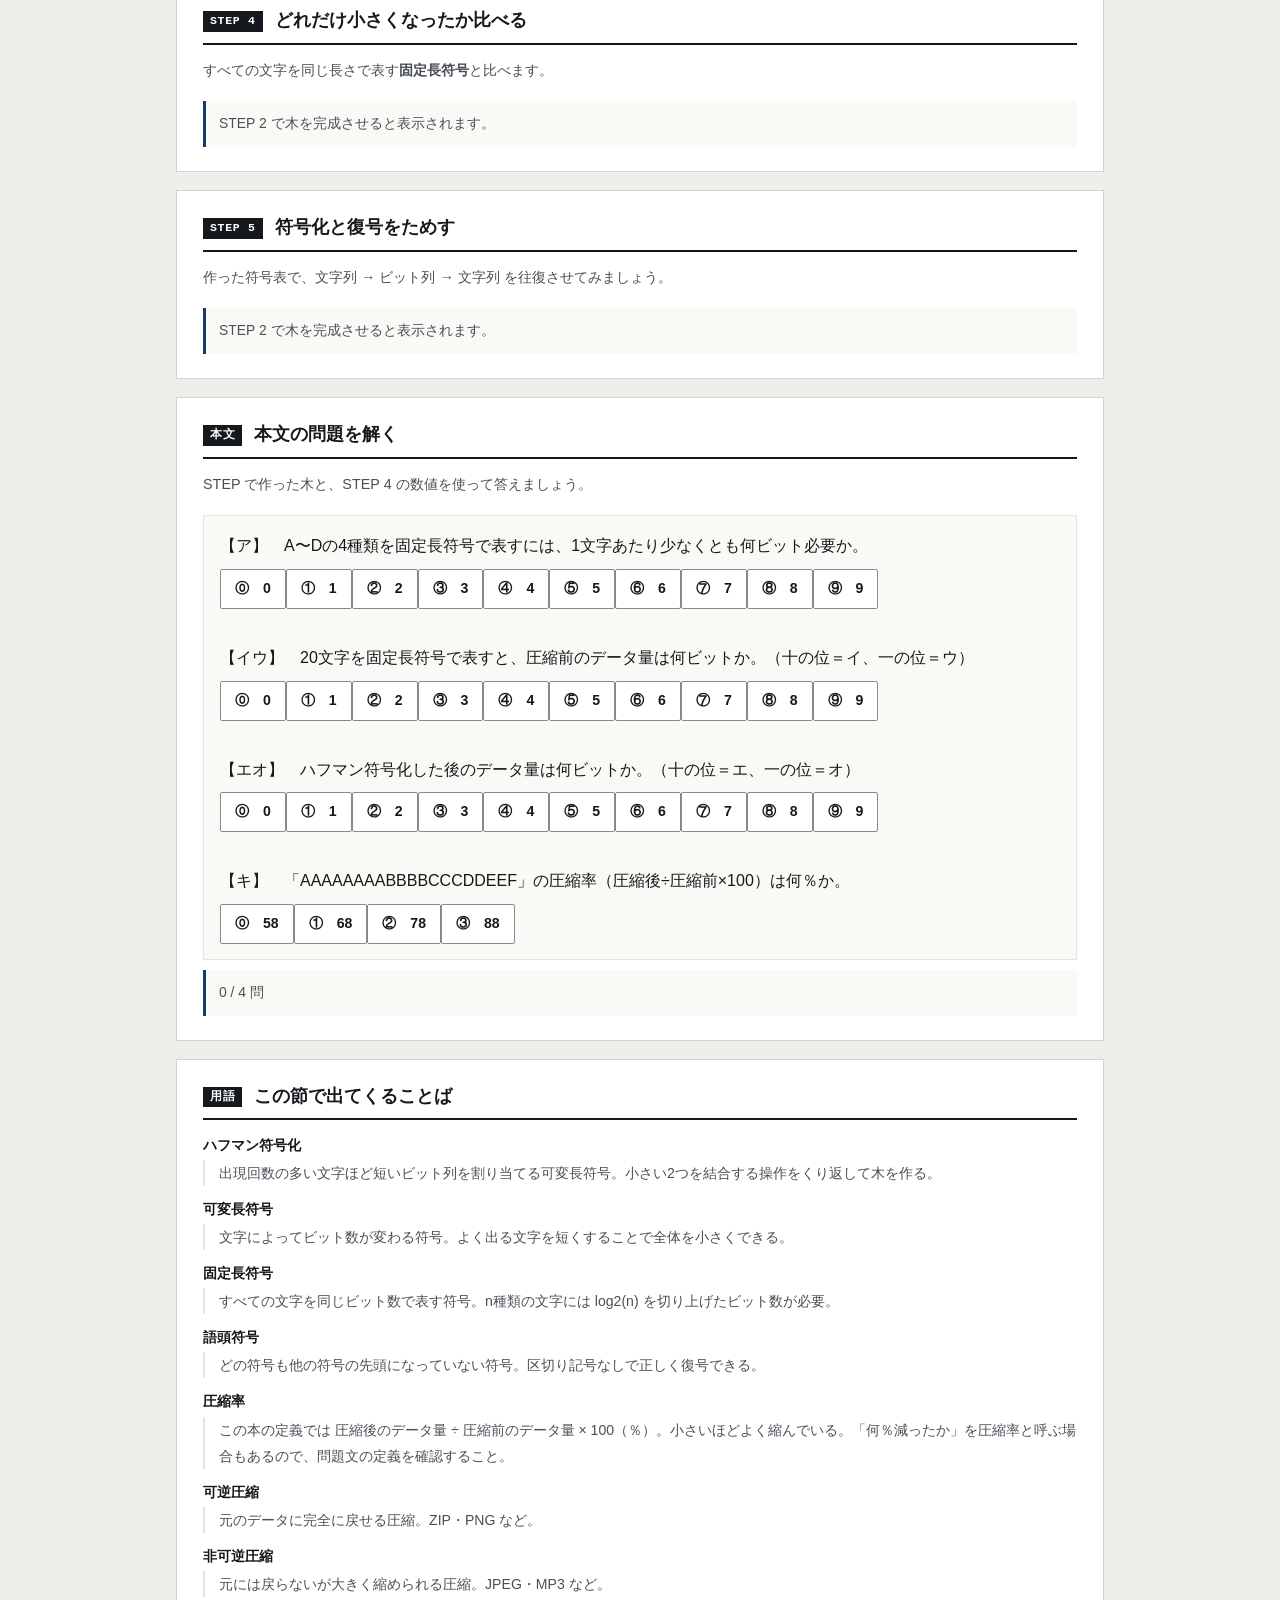
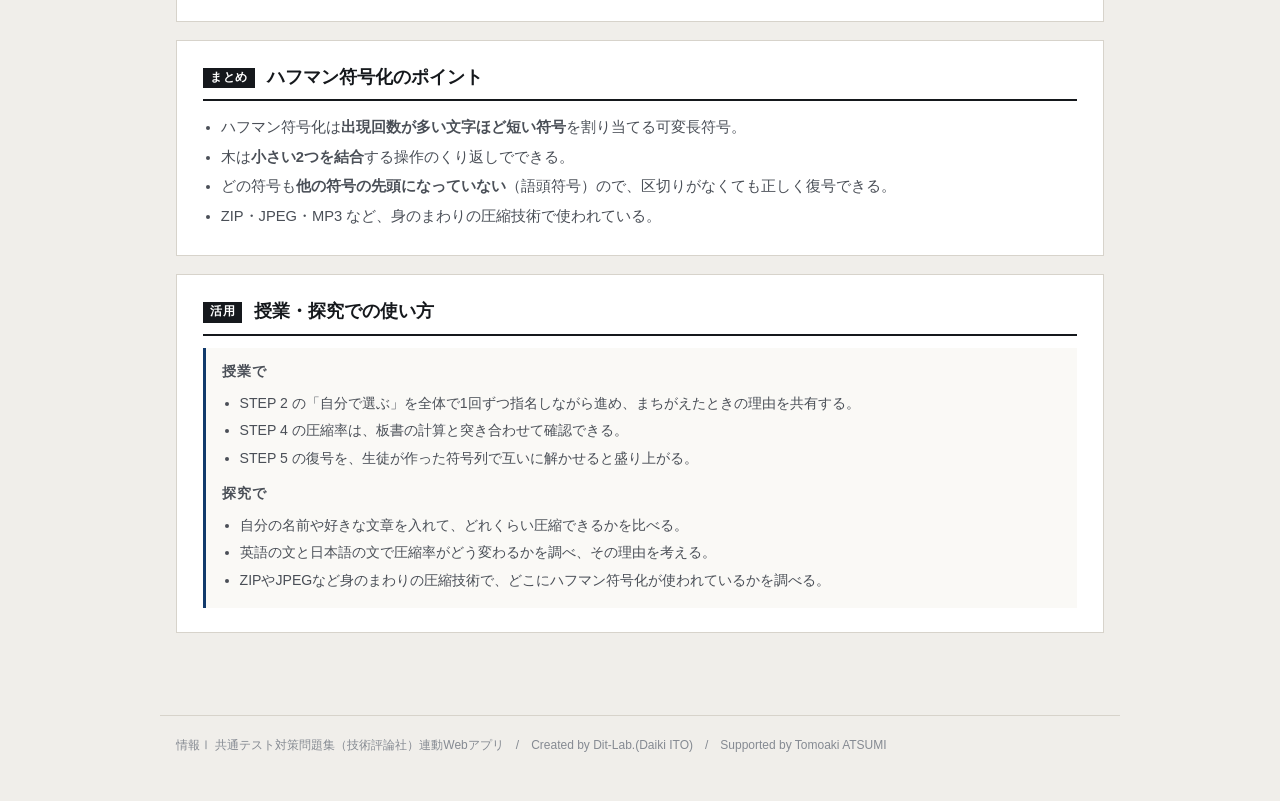
==== commit 6626c30d: "feat: 本文の問題（空欄と解答群）をアプリ内で解けるセクションを追加。本文の答えと解説を明示" ====
--- a/index.html
+++ b/index.html
@@ -6,8 +6,8 @@
 <title>データの圧縮③ ハフマン符号化｜情報Ⅰ共通テスト対策問題集</title>
 <meta name="description" content="よく出てくる文字ほど短い符号にすると、データはどれだけ小さくなるのか。自分でハフマン木を組み立てながら確かめましょう。">
 <link rel="icon" href="data:image/svg+xml,%3Csvg xmlns=%22http://www.w3.org/2000/svg%22 viewBox=%220 0 32 32%22%3E%3Crect width=%2232%22 height=%2232%22 fill=%22%2315181c%22/%3E%3Ctext x=%2216%22 y=%2222%22 font-size=%2218%22 font-family=%22monospace%22 fill=%22%23fff%22 text-anchor=%22middle%22%3E01%3C/text%3E%3C/svg%3E">
-<link rel="stylesheet" href="css/style.css">
-<link rel="stylesheet" href="css/app.css">
+<link rel="stylesheet" href="css/style.css?v=239696b1">
+<link rel="stylesheet" href="css/app.css?v=697f6d5d">
 </head>
 <body>
 
@@ -211,6 +211,13 @@
     </div>
   </section>
 
+
+  <section class="step" id="stepBook">
+    <h2><span class="no">本文</span>本文の問題を解く</h2>
+    <p class="desc">STEP で作った木と、STEP 4 の数値を使って答えましょう。</p>
+    <div class="panel" id="bookBox"></div>
+    <div class="note" id="bookNote" style="margin-top:10px"></div>
+  </section>
 
   <section class="step" id="glossary">
     <h2><span class="no">用語</span>この節で出てくることば</h2>
@@ -251,10 +258,11 @@
   情報Ⅰ 共通テスト対策問題集（技術評論社）連動Webアプリ　/　Created by Dit-Lab.(Daiki ITO)　/　Supported by Tomoaki ATSUMI
 </footer>
 
-<script src="js/tools.js"></script>
-<script src="js/huffman.js"></script>
-<script src="js/tree.js"></script>
-<script src="js/terms.js"></script>
-<script src="js/app.js"></script>
+<script src="js/tools.js?v=c07db610"></script>
+<script src="js/huffman.js?v=e8ed4f5f"></script>
+<script src="js/tree.js?v=0341ee73"></script>
+<script src="js/terms.js?v=0adfb760"></script>
+<script src="js/quiz.js?v=5d6779cc"></script>
+<script src="js/app.js?v=5369d9d0"></script>
 </body>
 </html>
--- a/css/style.css
+++ b/css/style.css
@@ -242,3 +242,28 @@
 }
 /* タッチ操作でのスクロールを滑らかに */
 .tbl-scroll, .dg-scroll, .tree-box{ -webkit-overflow-scrolling:touch; overscroll-behavior-x:contain }
+
+/* 幅指定つきの入力欄がスマートフォンではみ出さないようにする */
+input[type=text], input[type=number], input[type=search], textarea, select{ max-width:100% }
+.btn-row > label{ min-width:0; max-width:100% }
+.btn-row > label input, .btn-row > label select{ max-width:100% }
+
+/* 共通：○×判定・並べかえ（quiz.js 用） */
+.abcde{border:1px solid var(--rule); border-radius:3px; overflow:hidden}
+.abcde > div{border-top:1px solid var(--rule); padding:10px 12px}
+.abcde > div:first-child{border-top:0}
+.abcde .st{display:flex; gap:10px; align-items:flex-start; flex-wrap:wrap}
+.abcde .st .k{font-weight:700; font-family:var(--mono); min-width:1.4em}
+.abcde .st .t{flex:1; min-width:12em}
+.abcde .jb{display:flex; gap:6px}
+.abcde .jb .btn{min-width:3.4em; padding:6px 10px; text-align:center}
+.prep{display:grid; grid-template-columns:repeat(auto-fit,minmax(150px,1fr)); gap:10px; margin-top:10px}
+.prep .slot{border:1px dashed var(--ink-3); border-radius:3px; padding:10px; min-height:92px; background:var(--paper)}
+.prep .slot.filled{border-style:solid}
+.prep .slot .tag{font:700 .74rem/1.4 var(--mono); color:var(--accent); display:block; margin-bottom:6px}
+.prep .slot .txt{font-size:.86rem; line-height:1.7}
+.cards{display:flex; flex-wrap:wrap; gap:8px; margin-top:10px}
+.cards .c{border:1px solid var(--ink-3); border-radius:3px; padding:9px 12px; background:var(--paper);
+  cursor:pointer; font-size:.88rem; max-width:100%; text-align:left; font-family:inherit; color:var(--ink)}
+.cards .c:hover{background:var(--warn-bg)}
+.cards .c.used{opacity:.35; pointer-events:none}
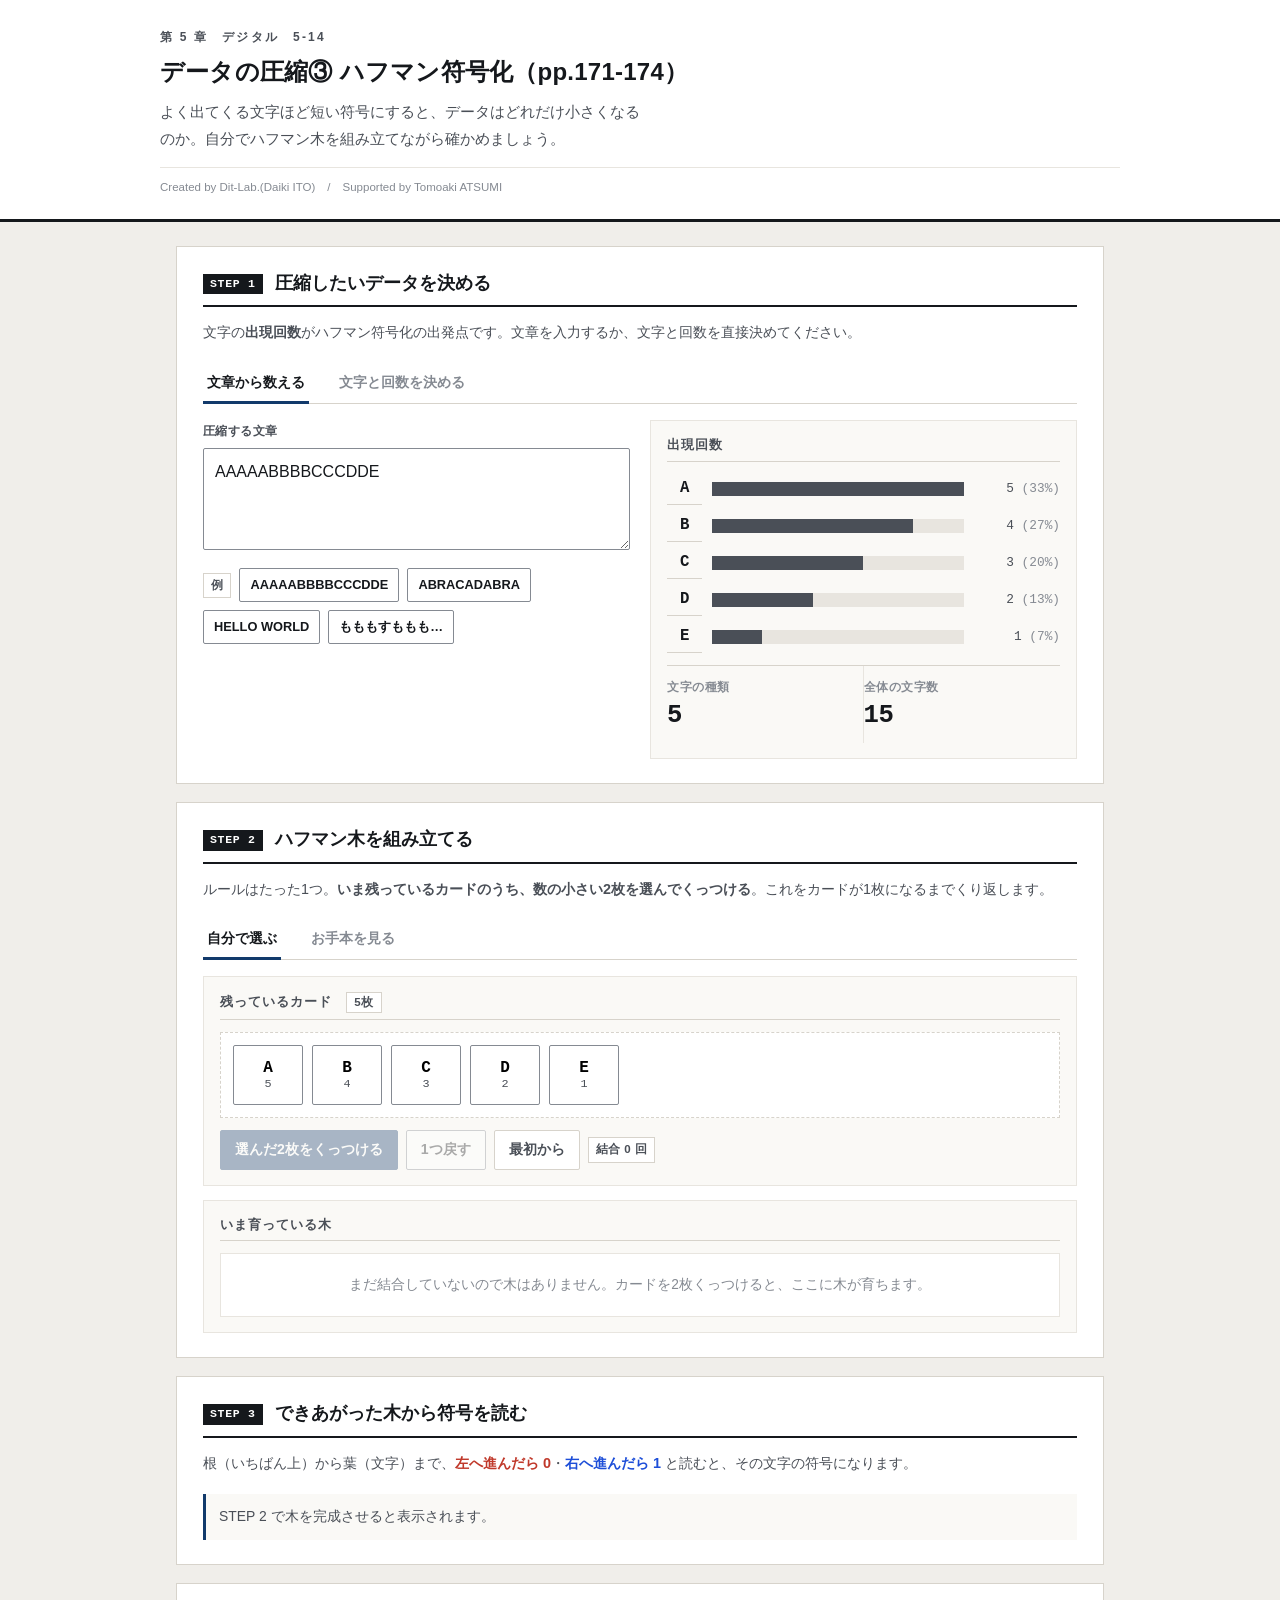
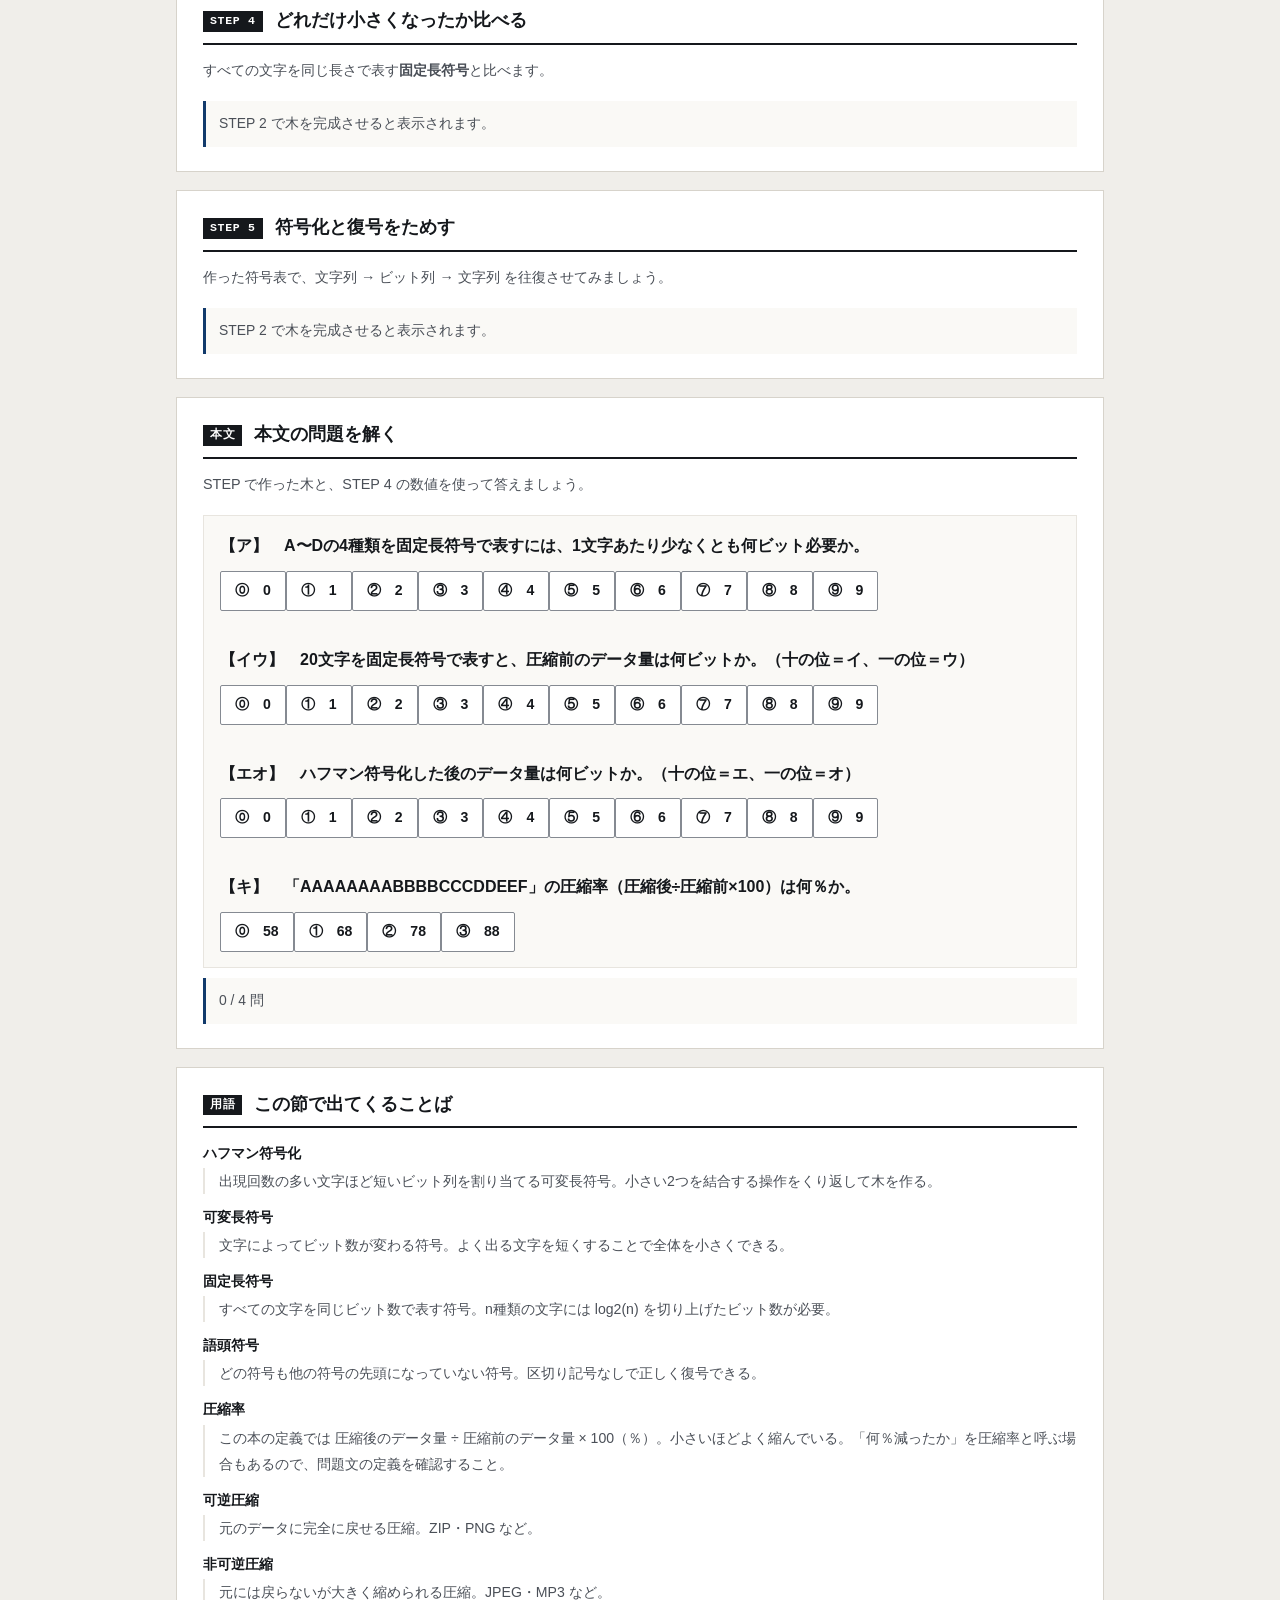
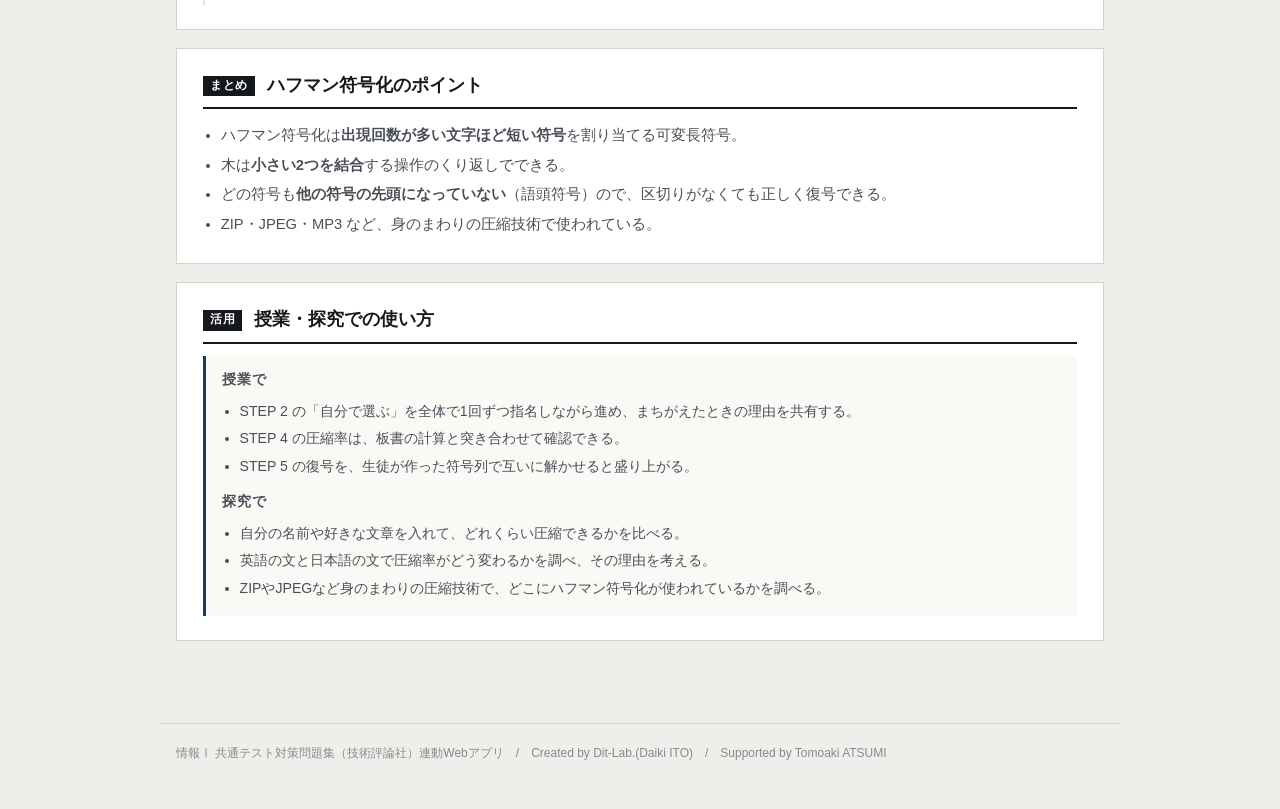
==== commit eaa73724: "fix: 設問見出しのレイアウト不具合を修正（.qhead→.pq）" ====
--- a/index.html
+++ b/index.html
@@ -6,7 +6,7 @@
 <title>データの圧縮③ ハフマン符号化｜情報Ⅰ共通テスト対策問題集</title>
 <meta name="description" content="よく出てくる文字ほど短い符号にすると、データはどれだけ小さくなるのか。自分でハフマン木を組み立てながら確かめましょう。">
 <link rel="icon" href="data:image/svg+xml,%3Csvg xmlns=%22http://www.w3.org/2000/svg%22 viewBox=%220 0 32 32%22%3E%3Crect width=%2232%22 height=%2232%22 fill=%22%2315181c%22/%3E%3Ctext x=%2216%22 y=%2222%22 font-size=%2218%22 font-family=%22monospace%22 fill=%22%23fff%22 text-anchor=%22middle%22%3E01%3C/text%3E%3C/svg%3E">
-<link rel="stylesheet" href="css/style.css?v=239696b1">
+<link rel="stylesheet" href="css/style.css?v=ea93572e">
 <link rel="stylesheet" href="css/app.css?v=697f6d5d">
 </head>
 <body>
@@ -258,11 +258,10 @@
   情報Ⅰ 共通テスト対策問題集（技術評論社）連動Webアプリ　/　Created by Dit-Lab.(Daiki ITO)　/　Supported by Tomoaki ATSUMI
 </footer>
 
-<script src="js/tools.js?v=c07db610"></script>
+<script src="js/terms.js?v=0adfb760"></script>
+<script src="js/quiz.js?v=13402362"></script>
 <script src="js/huffman.js?v=e8ed4f5f"></script>
 <script src="js/tree.js?v=0341ee73"></script>
-<script src="js/terms.js?v=0adfb760"></script>
-<script src="js/quiz.js?v=5d6779cc"></script>
 <script src="js/app.js?v=5369d9d0"></script>
 </body>
 </html>
--- a/css/style.css
+++ b/css/style.css
@@ -68,6 +68,7 @@
 .grid{display:grid; gap:20px}
 .grid > *{min-width:0}          /* 子の中身で列が広がるのを防ぐ */
 @media(min-width:800px){ .grid.c2{grid-template-columns:1fr 1fr} }
+@media(min-width:800px){ .grid.c21{grid-template-columns:1.45fr 1fr} }
 
 .panel{border:1px solid var(--rule-2); background:var(--paper-2); padding:15px 16px; min-width:0}
 .panel > h3{
@@ -225,7 +226,7 @@
   .dg-c, .dg-h{ min-width:110px }
 }
 @media (max-width:820px){
-  .grid.c2{grid-template-columns:1fr}
+  .grid.c2,.grid.c21{grid-template-columns:1fr}
   .dg-scroll{max-height:340px}
   .filebox{flex-direction:column; align-items:stretch}
   .filebox .sel{max-width:100%}
@@ -267,3 +268,13 @@
   cursor:pointer; font-size:.88rem; max-width:100%; text-align:left; font-family:inherit; color:var(--ink)}
 .cards .c:hover{background:var(--warn-bg)}
 .cards .c.used{opacity:.35; pointer-events:none}
+
+/* --- 予想してから実行 --- */
+.pmark{display:inline-block; background:var(--accent); color:#fff; font-size:.7rem; font-weight:700;
+  letter-spacing:.08em; padding:2px 7px; border-radius:2px; margin-right:8px; vertical-align:2px}
+input.pin{font-size:1.05rem; padding:7px 10px; border:1px solid var(--rule); border-radius:3px;
+  width:9em; max-width:100%; background:#fff}
+.btn-row .unit{color:var(--muted); font-size:.9rem}
+.choice4 .btn.on{border-color:var(--accent); box-shadow:inset 0 0 0 1px var(--accent); font-weight:700}
+/* 設問文の見出し（flex ではなく通常の段落。.qhead は左右振り分け用なので用途が別） */
+.pq{margin:0 0 10px; font-weight:700; line-height:1.85}
